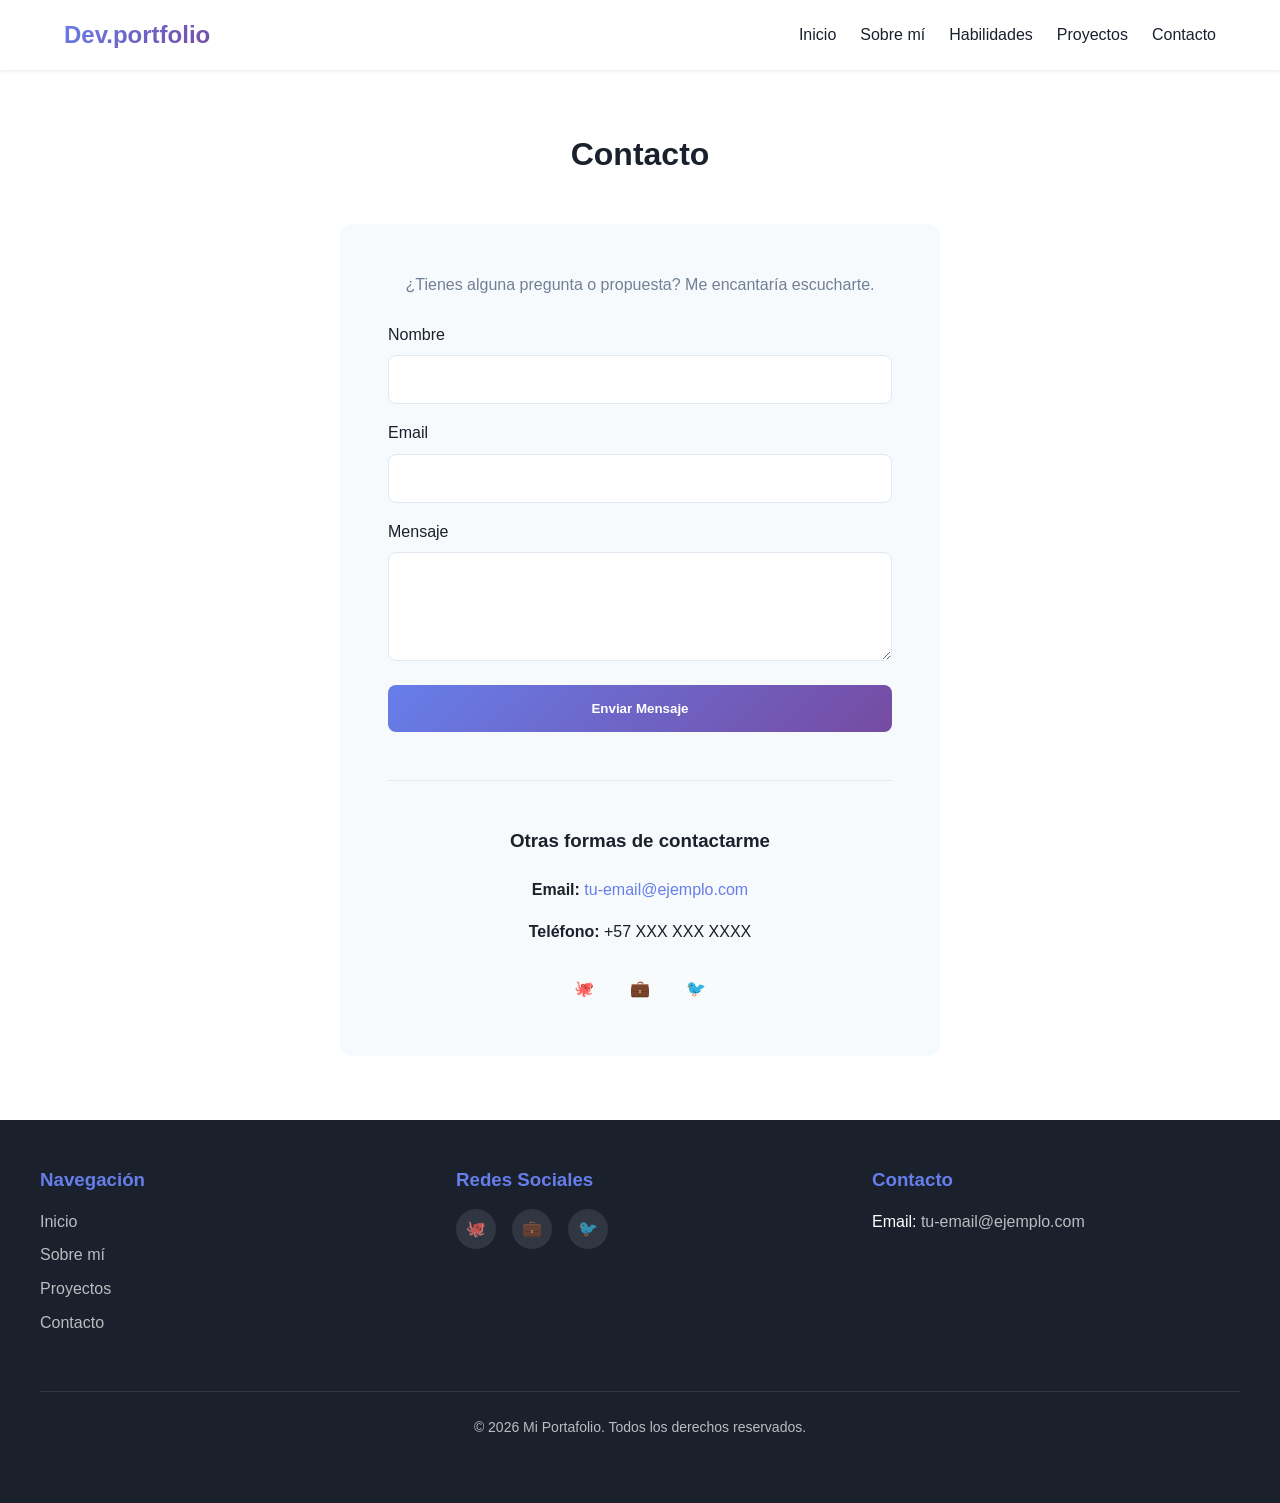
==== contact.html @ 3390bf39 "Initial commit: Portafolio web con arquitectura limpia" ====
<!DOCTYPE html>
<html lang="es">
<head>
  <meta charset="UTF-8">
  <meta name="viewport" content="width=device-width, initial-scale=1.0">
  <meta name="description" content="Contacto - Portafolio Profesional">
  <title>Contacto - Mi Portafolio</title>
  <link rel="stylesheet" href="css/main.css">
</head>
<body>
  <!-- Header/Navegación -->
  <header>
    <div class="header-container">
      <a href="index.html" class="logo">Dev.portfolio</a>
      <nav>
        <ul>
          <li><a href="index.html#inicio">Inicio</a></li>
          <li><a href="index.html#sobre-mi">Sobre mí</a></li>
          <li><a href="index.html#habilidades">Habilidades</a></li>
          <li><a href="projects.html">Proyectos</a></li>
          <li><a href="contact.html">Contacto</a></li>
        </ul>
      </nav>
    </div>
  </header>

  <main>
    <!-- Sección de Contacto -->
    <section class="contact mt-large mb-large">
      <div class="container">
        <h2 class="section-title">Contacto</h2>
        
        <div style="max-width: 600px; margin: 0 auto; background: var(--bg-light); padding: var(--spacing-2xl); border-radius: var(--radius-lg);">
          <p style="margin-bottom: var(--spacing-lg); text-align: center; color: var(--text-light);">
            ¿Tienes alguna pregunta o propuesta? Me encantaría escucharte.
          </p>

          <form id="contact-form" style="display: flex; flex-direction: column; gap: var(--spacing-md);">
            <div>
              <label for="name" style="display: block; margin-bottom: var(--spacing-sm); font-weight: 500;">Nombre</label>
              <input 
                type="text" 
                id="name" 
                name="name" 
                required
                style="width: 100%; padding: var(--spacing-md); border: 1px solid var(--border-color); border-radius: var(--radius-md); font-family: inherit;"
              >
            </div>

            <div>
              <label for="email" style="display: block; margin-bottom: var(--spacing-sm); font-weight: 500;">Email</label>
              <input 
                type="email" 
                id="email" 
                name="email" 
                required
                style="width: 100%; padding: var(--spacing-md); border: 1px solid var(--border-color); border-radius: var(--radius-md); font-family: inherit;"
              >
            </div>

            <div>
              <label for="message" style="display: block; margin-bottom: var(--spacing-sm); font-weight: 500;">Mensaje</label>
              <textarea 
                id="message" 
                name="message" 
                rows="5" 
                required
                style="width: 100%; padding: var(--spacing-md); border: 1px solid var(--border-color); border-radius: var(--radius-md); font-family: inherit; resize: vertical;"
              ></textarea>
            </div>

            <button 
              type="submit"
              style="background: linear-gradient(135deg, var(--primary-color), var(--secondary-color)); color: white; padding: var(--spacing-md) var(--spacing-lg); border-radius: var(--radius-md); font-weight: bold; cursor: pointer; transition: var(--transition);"
              onmouseover="this.style.transform='translateY(-2px)'; this.style.boxShadow='var(--shadow-lg)';"
              onmouseout="this.style.transform='translateY(0)'; this.style.boxShadow='none';"
            >
              Enviar Mensaje
            </button>
          </form>

          <div style="margin-top: var(--spacing-2xl); text-align: center; border-top: 1px solid var(--border-color); padding-top: var(--spacing-2xl);">
            <h3 style="margin-bottom: var(--spacing-lg);">Otras formas de contactarme</h3>
            <p>
              <strong>Email:</strong> <a href="mailto:tu-email@ejemplo.com">tu-email@ejemplo.com</a>
            </p>
            <p style="margin-bottom: var(--spacing-lg);">
              <strong>Teléfono:</strong> +57 XXX XXX XXXX
            </p>
            <div class="social-links" style="justify-content: center;">
              <a href="https://github.com" target="_blank" title="GitHub">🐙</a>
              <a href="https://linkedin.com" target="_blank" title="LinkedIn">💼</a>
              <a href="https://twitter.com" target="_blank" title="Twitter">🐦</a>
            </div>
          </div>
        </div>
      </div>
    </section>
  </main>

  <!-- Footer -->
  <footer>
    <div class="footer-container">
      <div class="footer-content">
        <div class="footer-section">
          <h3>Navegación</h3>
          <ul>
            <li><a href="index.html">Inicio</a></li>
            <li><a href="index.html#sobre-mi">Sobre mí</a></li>
            <li><a href="projects.html">Proyectos</a></li>
            <li><a href="contact.html">Contacto</a></li>
          </ul>
        </div>
        <div class="footer-section">
          <h3>Redes Sociales</h3>
          <div class="social-links">
            <a href="https://github.com" target="_blank" title="GitHub">🐙</a>
            <a href="https://linkedin.com" target="_blank" title="LinkedIn">💼</a>
            <a href="https://twitter.com" target="_blank" title="Twitter">🐦</a>
          </div>
        </div>
        <div class="footer-section">
          <h3>Contacto</h3>
          <p>Email: <a href="mailto:tu-email@ejemplo.com">tu-email@ejemplo.com</a></p>
        </div>
      </div>
      <div class="footer-bottom">
        <p>&copy; 2026 Mi Portafolio. Todos los derechos reservados.</p>
      </div>
    </div>
  </footer>

  <!-- Scripts -->
  <script type="module" src="js/main.js"></script>
</body>
</html>
---- css/main.css ----
/* Importar utilidades */
@import url('./utils/variables.css');
@import url('./utils/responsive.css');

/* Importar componentes */
@import url('./components/header.css');
@import url('./components/hero.css');
@import url('./components/about.css');
@import url('./components/skills.css');
@import url('./components/projects.css');
@import url('./components/footer.css');

/* Reset y estilos base */
* {
  margin: 0;
  padding: 0;
  box-sizing: border-box;
}

html {
  scroll-behavior: smooth;
}

body {
  font-family: var(--font-family);
  font-size: var(--font-size-base);
  color: var(--text-dark);
  background: var(--bg-white);
  line-height: 1.6;
}

main {
  min-height: calc(100vh - 200px);
}

section {
  scroll-margin-top: 80px;
}

h1, h2, h3, h4, h5, h6 {
  font-weight: 600;
  line-height: 1.3;
}

p {
  margin-bottom: var(--spacing-md);
}

a {
  color: var(--primary-color);
  text-decoration: none;
  transition: var(--transition);
}

a:hover {
  opacity: 0.8;
}

button {
  font-family: inherit;
  cursor: pointer;
  border: none;
}

/* Container global */
.container {
  max-width: 1200px;
  margin: 0 auto;
  padding: 0 var(--spacing-lg);
}

/* Utilidades */
.section-title {
  text-align: center;
  margin-bottom: var(--spacing-2xl);
  font-size: var(--font-size-2xl);
  color: var(--text-dark);
}

.text-center {
  text-align: center;
}

.mt-large {
  margin-top: var(--spacing-3xl);
}

.mb-large {
  margin-bottom: var(--spacing-3xl);
}
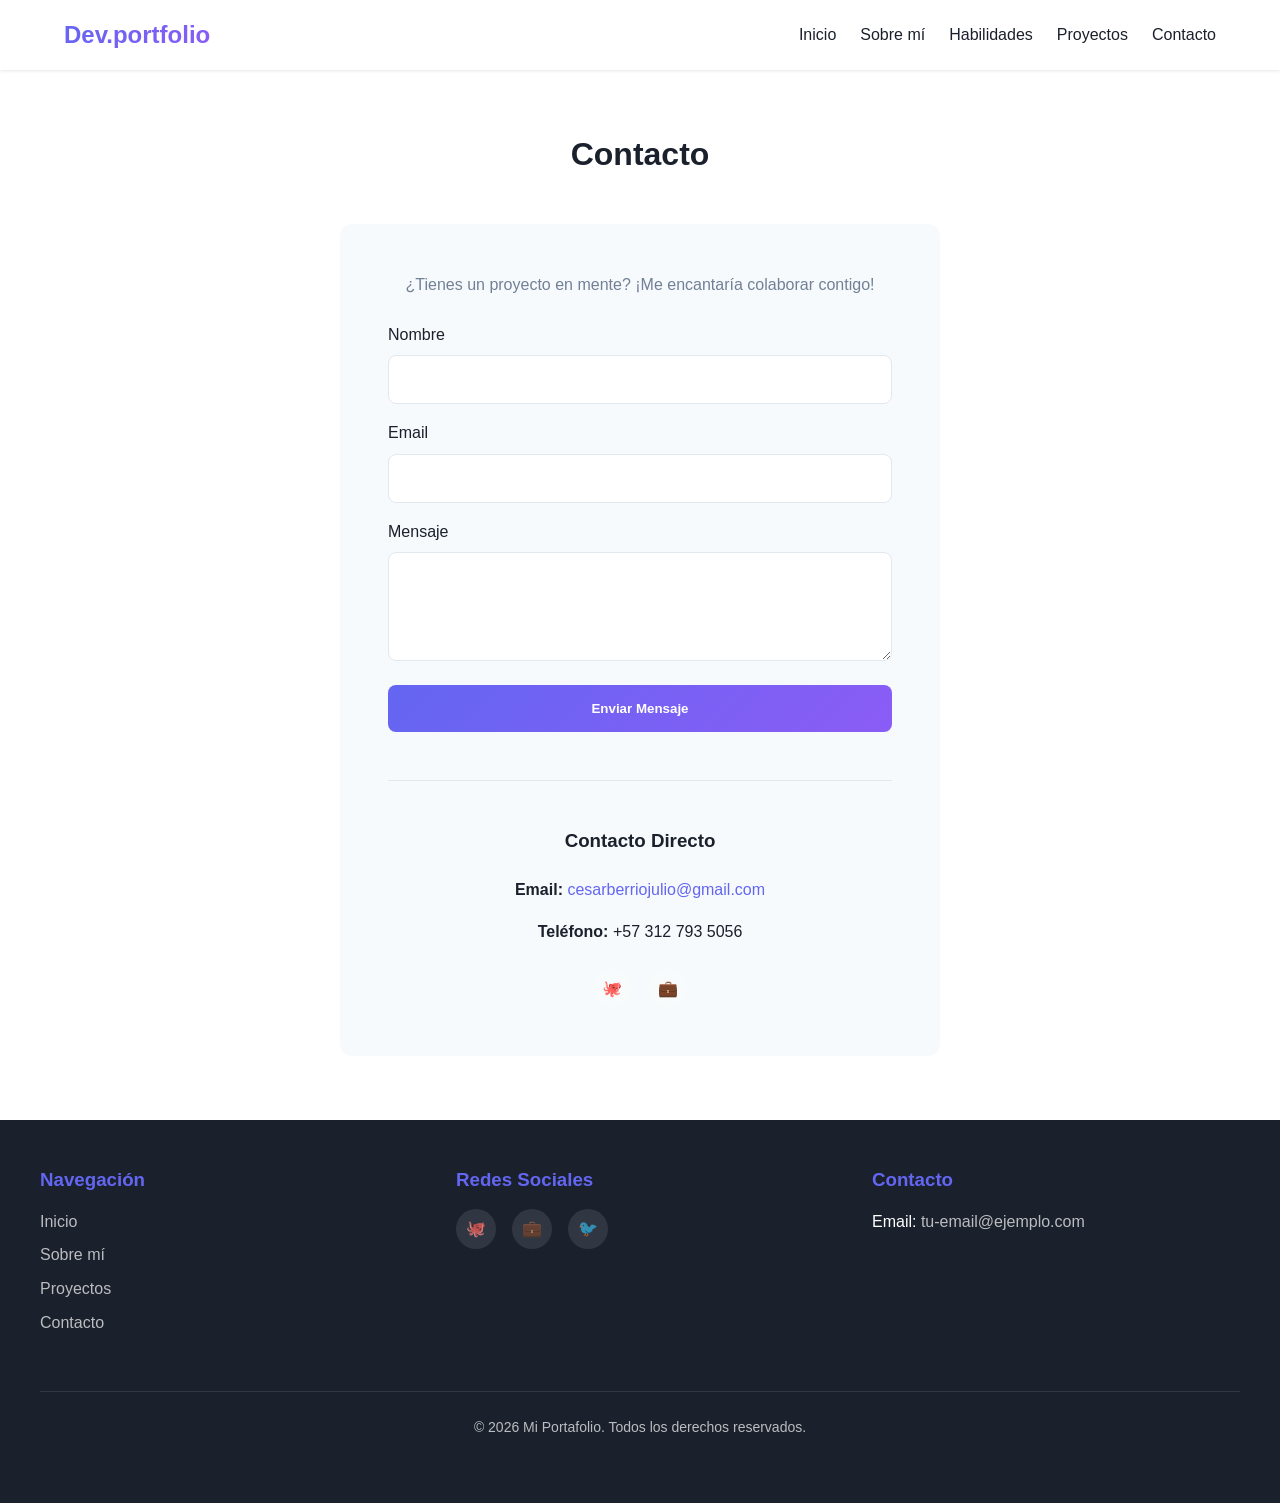
==== commit 3d8c6808: "Personalizar portafolio: agregar datos de Cesar Julio Berrio, habilidades, proyectos y colores profe" ====
--- a/contact.html
+++ b/contact.html
@@ -32,7 +32,7 @@
         
         <div style="max-width: 600px; margin: 0 auto; background: var(--bg-light); padding: var(--spacing-2xl); border-radius: var(--radius-lg);">
           <p style="margin-bottom: var(--spacing-lg); text-align: center; color: var(--text-light);">
-            ¿Tienes alguna pregunta o propuesta? Me encantaría escucharte.
+            ¿Tienes un proyecto en mente? ¡Me encantaría colaborar contigo!
           </p>
 
           <form id="contact-form" style="display: flex; flex-direction: column; gap: var(--spacing-md);">
@@ -80,17 +80,16 @@
           </form>
 
           <div style="margin-top: var(--spacing-2xl); text-align: center; border-top: 1px solid var(--border-color); padding-top: var(--spacing-2xl);">
-            <h3 style="margin-bottom: var(--spacing-lg);">Otras formas de contactarme</h3>
+            <h3 style="margin-bottom: var(--spacing-lg);">Contacto Directo</h3>
             <p>
-              <strong>Email:</strong> <a href="mailto:tu-email@ejemplo.com">tu-email@ejemplo.com</a>
+              <strong>Email:</strong> <a href="mailto:cesarberriojulio@gmail.com">cesarberriojulio@gmail.com</a>
             </p>
             <p style="margin-bottom: var(--spacing-lg);">
-              <strong>Teléfono:</strong> +57 XXX XXX XXXX
+              <strong>Teléfono:</strong> +57 312 793 5056
             </p>
             <div class="social-links" style="justify-content: center;">
-              <a href="https://github.com" target="_blank" title="GitHub">🐙</a>
-              <a href="https://linkedin.com" target="_blank" title="LinkedIn">💼</a>
-              <a href="https://twitter.com" target="_blank" title="Twitter">🐦</a>
+              <a href="https://github.com/cesarJulioBe" target="_blank" title="GitHub">🐙</a>
+              <a href="https://www.linkedin.com/in/cesar-julio-berrio-509335255" target="_blank" title="LinkedIn">💼</a>
             </div>
           </div>
         </div>
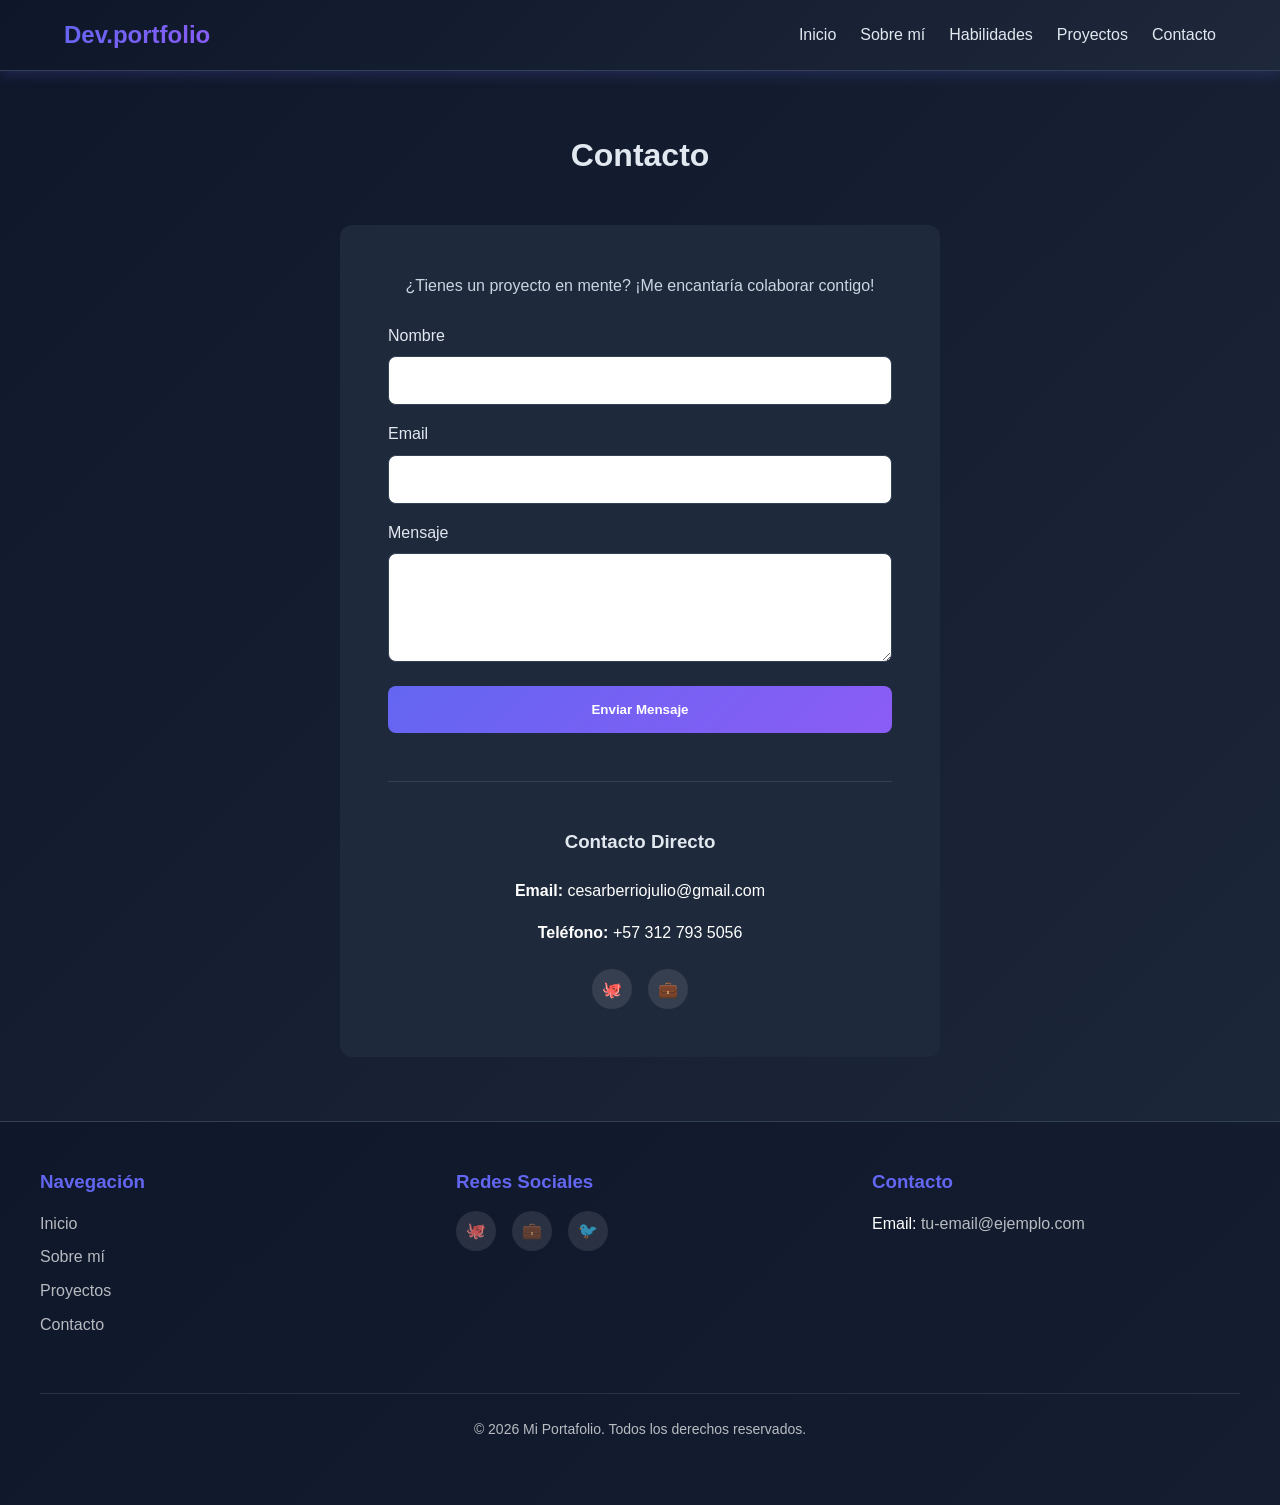
==== commit 6307aabd: "Actualizacion portafolio" ====
--- a/contact.html
+++ b/contact.html
@@ -81,11 +81,11 @@
 
           <div style="margin-top: var(--spacing-2xl); text-align: center; border-top: 1px solid var(--border-color); padding-top: var(--spacing-2xl);">
             <h3 style="margin-bottom: var(--spacing-lg);">Contacto Directo</h3>
-            <p>
-              <strong>Email:</strong> <a href="mailto:cesarberriojulio@gmail.com">cesarberriojulio@gmail.com</a>
+            <p style="color: #ffffff;">
+              <strong style="color: #ffffff;">Email:</strong> <a href="mailto:cesarberriojulio@gmail.com" style="color: #ffffff;">cesarberriojulio@gmail.com</a>
             </p>
-            <p style="margin-bottom: var(--spacing-lg);">
-              <strong>Teléfono:</strong> +57 312 793 5056
+            <p style="margin-bottom: var(--spacing-lg); color: #ffffff;">
+              <strong style="color: #ffffff;">Teléfono:</strong> +57 312 793 5056
             </p>
             <div class="social-links" style="justify-content: center;">
               <a href="https://github.com/cesarJulioBe" target="_blank" title="GitHub">🐙</a>
--- a/css/main.css
+++ b/css/main.css
@@ -25,8 +25,9 @@
   font-family: var(--font-family);
   font-size: var(--font-size-base);
   color: var(--text-dark);
-  background: var(--bg-white);
+  background: linear-gradient(135deg, #0f172a 0%, #1e293b 100%);
   line-height: 1.6;
+  min-height: 100vh;
 }
 
 main {
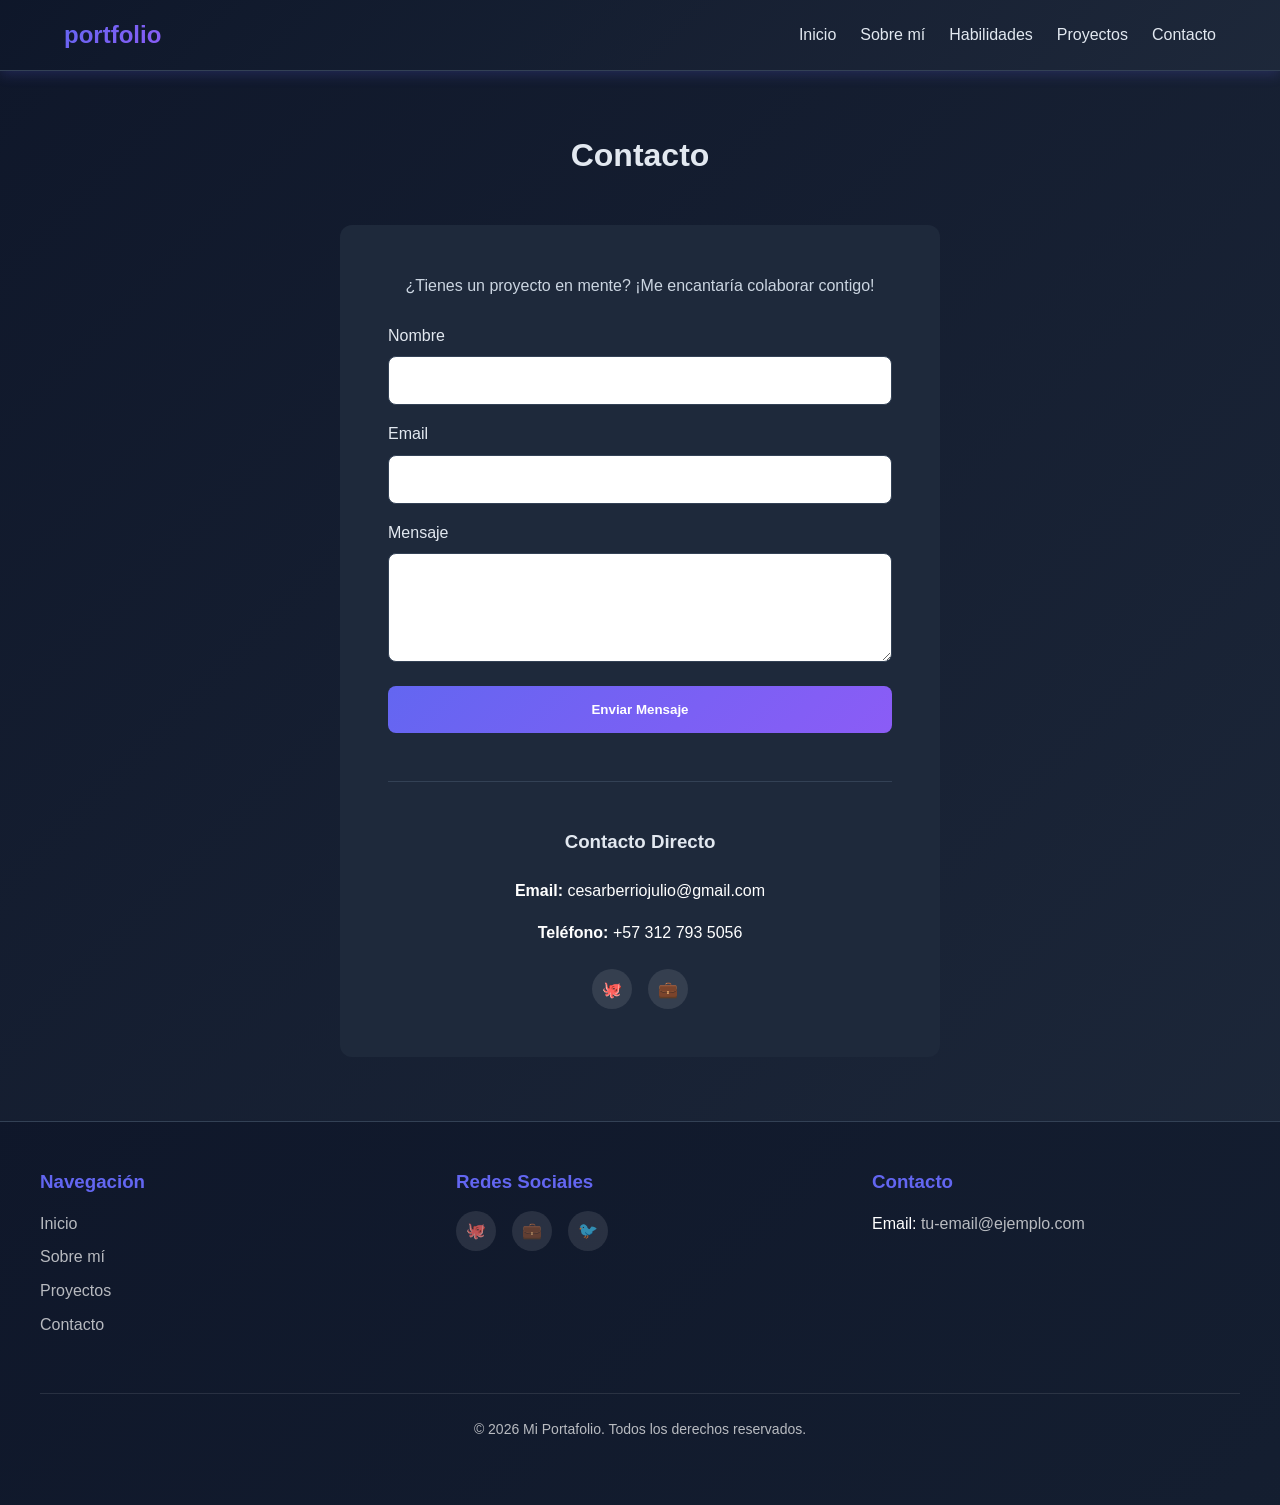
==== commit 0cbb6ab4: "ultimando detalles" ====
--- a/contact.html
+++ b/contact.html
@@ -11,7 +11,7 @@
   <!-- Header/Navegación -->
   <header>
     <div class="header-container">
-      <a href="index.html" class="logo">Dev.portfolio</a>
+      <a href="index.html" class="logo">portfolio</a>
       <nav>
         <ul>
           <li><a href="index.html#inicio">Inicio</a></li>
